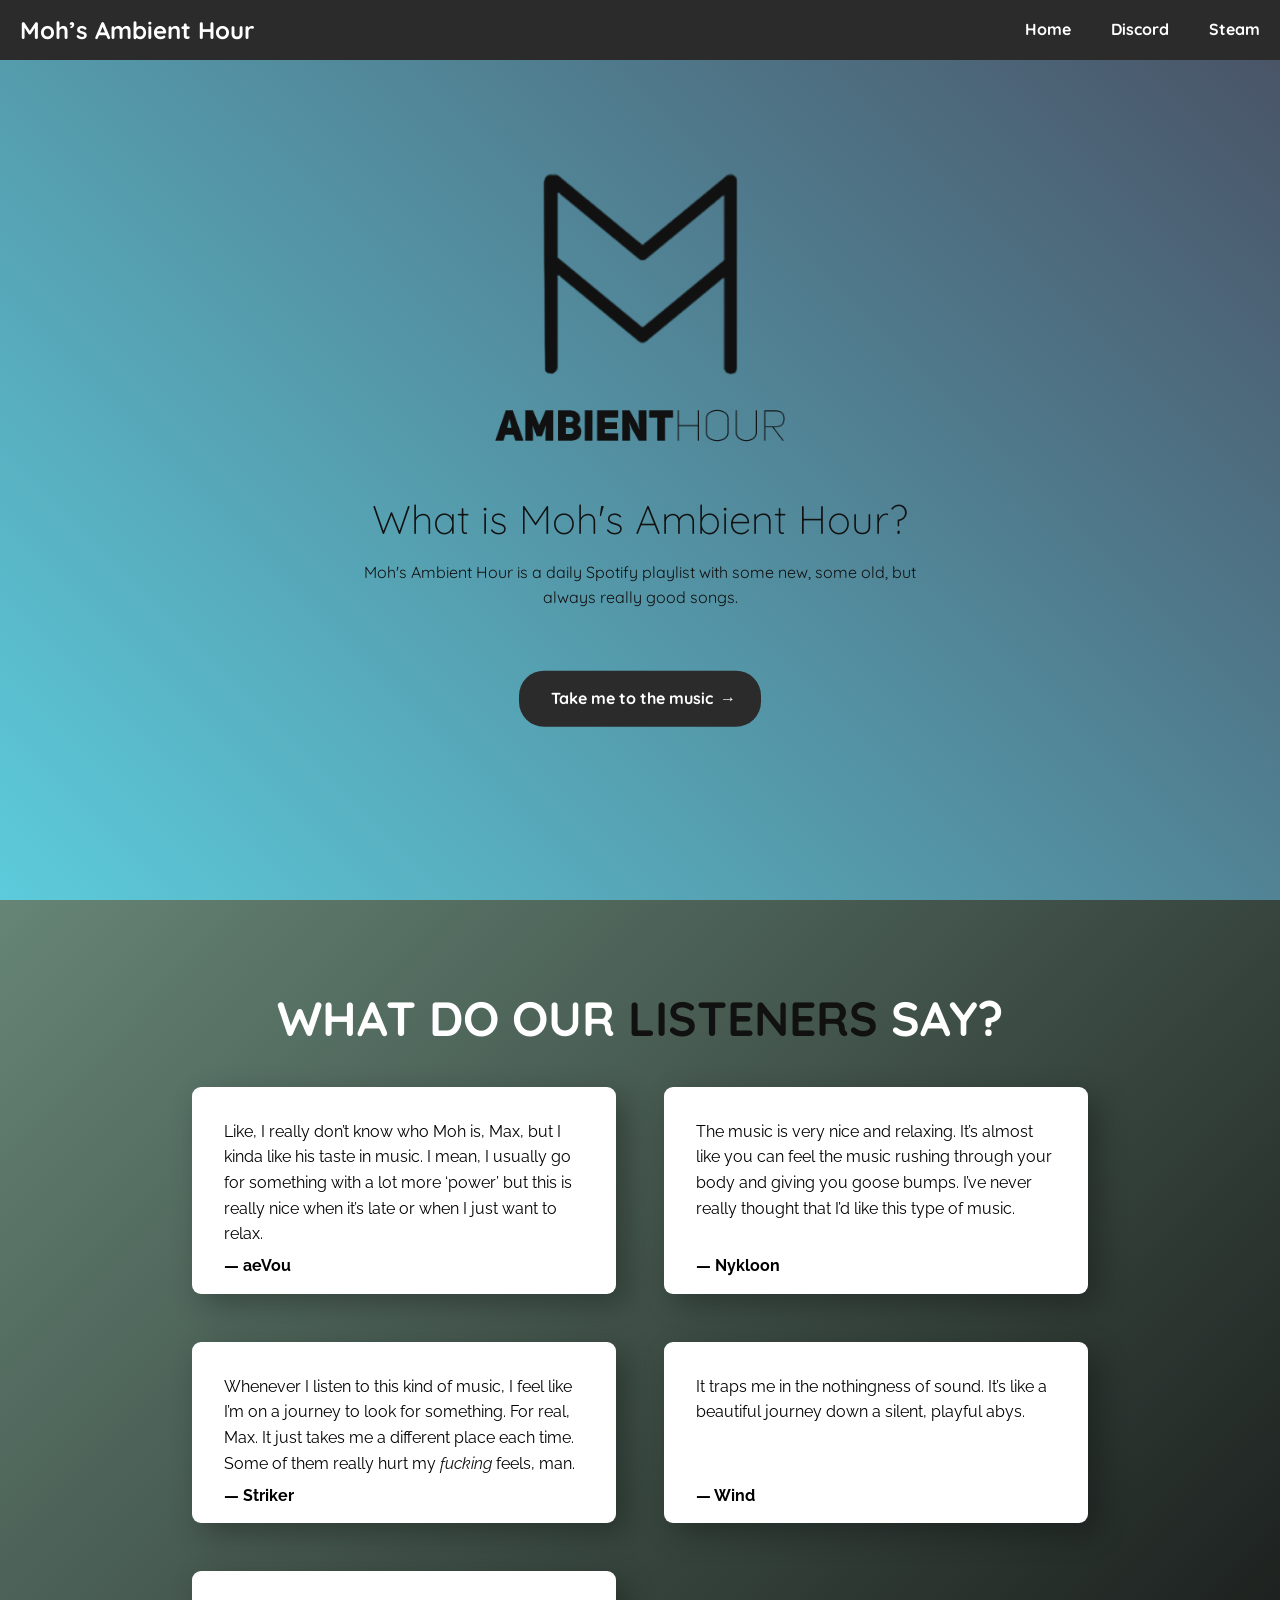
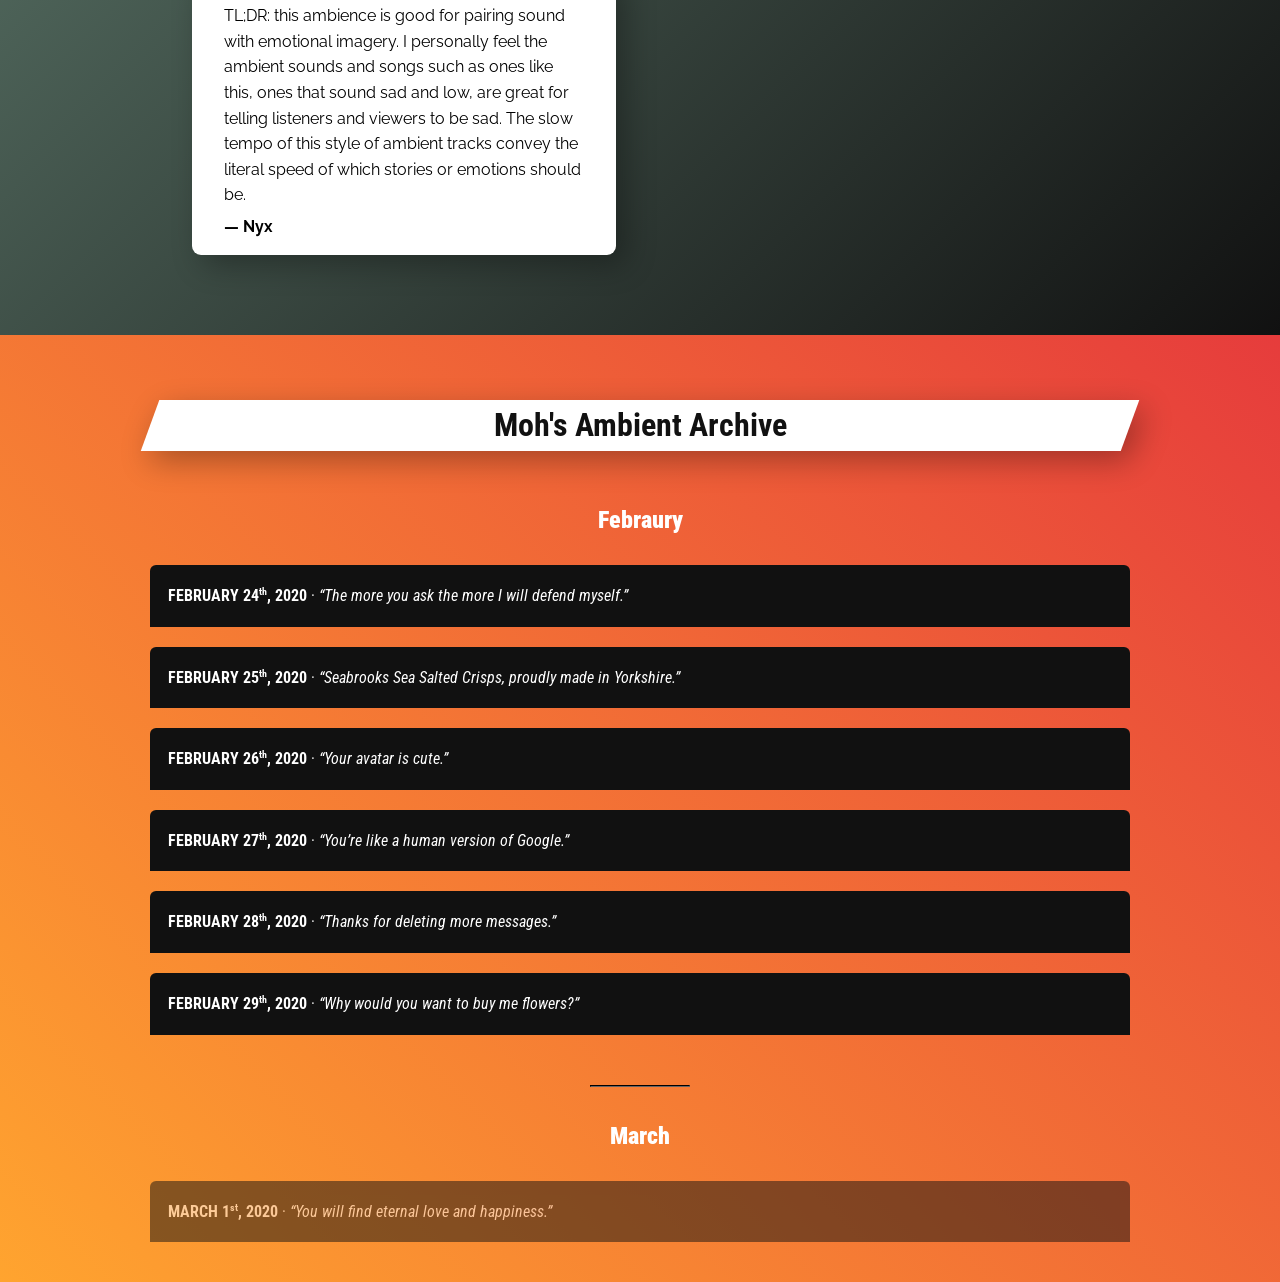
==== moh/ambient-hour/index.html @ c63dc17d "Uploaded even more files." ====
<!doctype html>
<html>
<head>
	<meta charset="utf-8">
	<meta name="keywords" content="moh, search, pawnyn, mah, ambient hour"/>
	<meta name="description" content="Moh's Ambient Hour is a daily Spotify playlist with some new, some old, but always really good songs."/>
	<meta name="subject" content="Moh's search engine">
	<meta name="copyright"content="Moh's Witnesses">
	<meta name="language" content="EN">
	<meta name="robots" content="index,follow" />
	<meta name="revised" content="February 24, 2020 2:30pm" />
	<meta name="abstract" content="">
	<meta name="topic" content="">
	<meta name="summary" content="">
	<meta name="Classification" content="Private">
	<meta name="author" content="Pawnyn">
	<meta name="designer" content="Pawnyn">
	<meta name="copyright" content="">
	<meta name="reply-to" content="">
	<meta name="owner" content="Pawnyn">
	<meta name="url" content="">
	<meta name="identifier-URL" content="">
	<meta name="directory" content="">
	<meta name="category" content="">
	<meta name="coverage" content="Worldwide">
	<meta name="distribution" content="">
	<meta name="rating" content="">
	<meta name="revisit-after" content="">
	<meta http-equiv="Expires" content="0">
	<meta http-equiv="Pragma" content="no-cache">
	<meta http-equiv="Cache-Control" content="no-cache">
	<!-- ♡ -->
	<title>Moh's Ambient Hour &centerdot; Pawnyn</title>
	<link href="../../assets/styles/mmh_index.css" rel="stylesheet" type="text/css">
	<link href="../../assets/styles/mmh_music.css" rel="stylesheet" type="text/css">
	<link href="https://fonts.googleapis.com/css?family=Quicksand:300,400,700&display=swap" rel="stylesheet">
	<link href="../../assets/images/logo/ico/mmh.png" rel="icon" type="image/png" />
</head>
	
<body>
	<section id="landing">
		<header id="landing_header">
			<div id="title">
				<h1>Moh’s Ambient Hour</h1>
			</div>
			<div id="nav">
				<a href="../../index.html" class="nav-link">Home</a>
				<a href="https://discord.gg/nECf4Ds" class="nav-link">Discord</a>
				<!-- <a href="" class="nav-link">Spotify</a> --> <!-- I actually need Moh's Spotify link -->
				<a href="https://steamcommunity.com/profiles/76561198000222751" class="nav-link">Steam</a>
			</div>
		</header>
		<div id="wrapper">
			<article id="logo">
				<img src="../../assets/images/logo/mmh/mmh_logo_bl_ambient_b.png" draggable="false" class="" alt="Moh's Magical Hour" />
			</article>

			<article id="description">
				<h1>What is <span class="mmh">Moh's Ambient Hour</span>?</h1>
				<p>Moh's Ambient Hour is a daily Spotify playlist with some new, some old, but always really good songs.</p>
			</article>

			<article id="links">
				<a href="javascript:void(0)" onclick="document.getElementById('lib').scrollIntoView();" class="btn-link"><span>Take me to the music</span></a>
			</article>
		</div>
		<!-- <span class="seperator"></span> -->
	</section>

	<section id="users">
		<h1 class="quotes_headline">What do our <span class="mmh">listeners</span> say?</h1>
		<div class="quotes_wrapper">
			<div class="quotes">
				<div class="card">
					<p>Like, I really don’t know who Moh is, Max, but I kinda like his taste in music. I mean, I usually go for something with a lot more ‘power’ but this is really nice when it’s late or when I just want to relax.</p>
					<span class="author">aeVou</span>
				</div>
				<div class="card">
					<p>The music is very nice and relaxing. It’s almost like you can feel the music rushing through your body and giving you goose bumps. I’ve never really thought that I’d like this type of music.</p>
					<span class="author">Nykloon</span>
				</div>
				<div class="card">
					<p>Whenever I listen to this kind of music, I feel like I’m on a journey to look for something. For real, Max. It just takes me a different place each time. Some of them really hurt my <em>fucking</em> feels, man.</p>
					<span class="author">Striker</span>
				</div>
				<div class="card">
					<p>It traps me in the nothingness of sound. It’s like a beautiful journey down a silent, playful abys.</p>
					<span class="author">Wind</span>
				</div>
				<div class="card">
					<p>TL;DR: this ambience is good for pairing sound with emotional imagery. I personally feel the ambient sounds and songs such as ones like this, ones that sound sad and low, are great for telling listeners and viewers to be sad. The slow tempo of this style of ambient tracks convey the literal speed of which stories or emotions should be.</p>
					<span class="author">Nyx</span>
				</div>
			</div>
		</div>
		<!-- <span class="seperator"></span> -->
	</section>

	<!-- //start music -->
	<section id="lib">
		<div class="d-65px-sp"></div>
		<article id="card-wrapper">
			<h1 class="archive-hl"><span class="unskew">Moh's <span class="mmh">Ambient</span> Archive</span></h1>
			<h2 class="month">Febraury</h2>
			<br />
			<button type="button" class="pw-card"><b>February 24<sup>th</sup>, 2020</b> &centerdot; <i style="font-size: 16px; text-transform: none; font-family: 'Roboto Condensed', sans-serif!important;">“The more you ask the more I will defend myself.”</i></button>
			<div class="pw-card-content">
				<iframe src="https://open.spotify.com/embed/playlist/1aZ01HtUHnjwALLJlWkvVt" width="100%" height="485" frameborder="0" allowtransparency="true" allow="encrypted-media"></iframe>
				<div class="reaction success">Moh: “Not bad, 6 of those are already in my existing playlist.”</div>
			</div>
			<span class="card-spacer"></span>
			<button type="button" class="pw-card"><b>February 25<sup>th</sup>, 2020</b> &centerdot; <i style="font-size: 16px; text-transform: none; font-family: 'Roboto Condensed', sans-serif!important;">“Seabrooks Sea Salted Crisps, proudly made in Yorkshire.”</i></button>
			<div class="pw-card-content">
				<iframe src="https://open.spotify.com/embed/playlist/1AwjHPu7X9n9Blb9HDfn4Z" width="100%" height="485" frameborder="0" allowtransparency="true" allow="encrypted-media"></iframe>
				<div class="reaction awaiting">Awaiting Moh's review.</div>
			</div>
			<span class="card-spacer"></span>
			<button type="button" class="pw-card"><b>February 26<sup>th</sup>, 2020</b> &centerdot; <i style="font-size: 16px; text-transform: none; font-family: 'Roboto Condensed', sans-serif!important;">“Your avatar is cute.”</i></button>
			<div class="pw-card-content">
				<iframe src="https://open.spotify.com/embed/playlist/2jUgsd373Lcif6xIJc0Q2B" width="100%" height="485" frameborder="0" allowtransparency="true" allow="encrypted-media"></iframe>
				<div class="reaction awaiting">Awaiting Moh's review.</div>
			</div>
			<span class="card-spacer"></span>
			<button type="button" class="pw-card"><b>February 27<sup>th</sup>, 2020</b> &centerdot; <i style="font-size: 16px; text-transform: none; font-family: 'Roboto Condensed', sans-serif!important;">“You’re like a human version of Google.”</i></button>
			<div class="pw-card-content">
				<iframe src="https://open.spotify.com/embed/playlist/2fs4CSWZUbiMRuLH07i9ti" width="100%" height="485" frameborder="0" allowtransparency="true" allow="encrypted-media"></iframe>
				<div class="reaction awaiting">Awaiting Moh's review.</div>
			</div>
			<span class="card-spacer"></span>
			<button type="button" class="pw-card"><b>February 28<sup>th</sup>, 2020</b> &centerdot; <i style="font-size: 16px; text-transform: none; font-family: 'Roboto Condensed', sans-serif!important;">“Thanks for deleting more messages.”</i></button>
			<div class="pw-card-content">
				<iframe src="https://open.spotify.com/embed/playlist/1mSUV0k2vXd40RG3KRSpC2" width="100%" height="485" frameborder="0" allowtransparency="true" allow="encrypted-media"></iframe>
				<div class="reaction awaiting">Awaiting Moh's review.</div>
			</div>
			<span class="card-spacer"></span>
			<button type="button" class="pw-card"><b>February 29<sup>th</sup>, 2020</b> &centerdot; <i style="font-size: 16px; text-transform: none; font-family: 'Roboto Condensed', sans-serif!important;">“Why would you want to buy me flowers?”</i></button>
			<div class="pw-card-content">
				<iframe src="https://open.spotify.com/embed/playlist/0X6EE9oqgKD920jctPk0Df" width="100%" height="485" frameborder="0" allowtransparency="true" allow="encrypted-media"></iframe>
				<div class="reaction awaiting">Awaiting Moh's review.</div>
			</div>
			<hr class="gap100x">
			<h2 class="month">March</h2>
			<br />
			<button type="button" class="pw-card disabled" disabled><b>March 1<sup>st</sup>, 2020</b> &centerdot; <i style="font-size: 16px; text-transform: none; font-family: 'Roboto Condensed', sans-serif!important;">“You will find eternal love and happiness.”</i></button>
			<div class="pw-card-content">
				<iframe src="https://open.spotify.com/embed/playlist/0X6EE9oqgKD920jctPk0Df" width="100%" height="485" frameborder="0" allowtransparency="true" allow="encrypted-media"></iframe>
				<div class="reaction awaiting">Awaiting Moh's review.</div>
			</div>
		</article>
	</section>
	
	<!-- <script src="../../assets/scripts/js/mmh/mmh-rspmv.js" type="text/javascript"></script> -->
	<script src="../../assets/scripts/js/mmh/mmh-cards.js" type="text/javascript"></script>
</body>
</html>
---- assets/styles/mmh_index.css ----
@import url('https://fonts.googleapis.com/css?family=Lora&display=swap');
@import url('https://fonts.googleapis.com/css?family=Raleway&display=swap');
@import url('https://fonts.googleapis.com/css?family=Roboto+Condensed:300,400,700&display=swap');

* {
	padding: 0; margin: 0;
	box-sizing: border-box;
	line-height: 1.6;
}

html {scroll-behavior: smooth;}

::-webkit-scrollbar {
  display: none;
}

::selection {
	color: #fff;
	background: #111111;
}

body {
	height: 100vh;
	width: 100%;
	background-color: #111;
	font-family: 'Quicksand', sans-serif;
}

section#landing {
	height: 100vh;
	width: 100%;
	background-image: linear-gradient(45deg, #5ccbdb, #495164);
}

header#landing_header {
	display: flex;
	height: 60px;
	background: #2b2b2b;
	box-sizing: border-box;
}

header#landing_header > #title {
	display: flex;
	align-items: center;
	height: 100%;
}

header#landing_header > #title > h1 {
	margin-left: 20px;
}

header#landing_header > #nav {
	display: flex;
	align-items: center;
	height: 100%;
	flex-grow: 1;
	justify-content: flex-end;
	box-sizing: border-box;
	color: #fff;
}

header#landing_header > #nav > .nav-link {
	display: flex;
    align-items: center;
	text-decoration: none;
	height: 100%;
	font-weight: bold;
	padding: 0 20px;
	transition: background .3s ease-out;
	color: #fff;
}

header#landing_header > #nav > .nav-link:hover {
	background: rgba(0,0,0,0.2);
	transition: background .3s ease-out;
}

/*.nav-link:last-of-type {
	margin-right: 30px;
}*/

#wrapper {
	position: absolute;
	width: 45%;
	height: auto;
	top: 50%; left: 50%;
	transform: translate(-50%, -50%);
	color: #111;
}

article#logo {margin-bottom: 45px;}
article#logo img {
	width: 290px;
	display: block;
	margin: 0 auto;
}

article#description {
	text-align: center;
	margin-bottom: 60px;
}

article#description h1 {
	font-size: 40px;
	font-weight: 300;
}

article#description p {
	margin: 9px 0;
}


.mmh {
	color: #111!important;
}

article#links {
	display: flex;
	justify-content: center;
	align-items: center;
}

article#links .btn-link {
	padding: 15px 32px;
	border-radius: 25px;
	background: #2b2b2b;
	text-decoration: none;
	position: relative;
	color: white;
	transition: background .3s ease-out;
}

article#links .btn-link:hover {background: #3b3b3b; transition: background .3s ease-out;}

article#links .btn-link span {color: #fff; font-weight: bold;}

article#links .btn-link::after {
	content: '→';
	left: 7px;
	position: relative;
	color: #fff;
	transition: left .3s ease-out;
}

article#links .btn-link:hover::after {
	content: '→';
	left: 11px;
	position: relative;
	color: #fff;
	transition: left .3s ease-out;
}

span.seperator {
	position: absolute;
	display: block;
	bottom: 0;
	width: 100%;
	height: 5px;
	background: -webkit-linear-gradient(left, #111111, #54EEE8, #111111);
	background: -o-linear-gradient(left, #111111, #54EEE8, #111111);
	background: linear-gradient(to right, #111111, #54EEE8, #111111);
}

.archive-hl {
	text-align: center;
	font-size: 32px;
	margin-bottom: 50px;
}

#users {
	width: 100%;
	min-height: 100vh;
	background: linear-gradient(-45deg, #111111, #668576);
	padding: 5em;
	position: relative;
}

.quotes_wrapper {
	margin: 0 auto;
    display: flex;
    justify-content: center;
    align-items: center;
    width: 80%;
}

.quotes_headline {
	text-align: center;
	text-transform: uppercase;
	margin-bottom: 30px;
	font-size: 3rem;
}

.quotes {
	display: grid;
	grid-gap: 3em;
	grid-template-columns: repeat(auto-fit, minmax(350px, 1fr));
}

.card {
	box-shadow: 10px 10px 30px rgba(0, 0, 0, 0.3);
	color: #000!important;
	min-height: 170px;
	padding: 2em;
	position: relative;
	border-radius: 9px;
	font-family: 'Raleway', sans-serif;
	background: #fff;
	transition: transform 150ms;
}

.breaker {
	flex-basis: 100%;
	width: 0px; 
	height: 0px; 
	overflow: hidden;
}

.card em {color: #111;}

.card:hover {
	transform: scale(1.05);
	transition: transform 150ms;
}

.card p, .author {color: #000;}
.card p {margin-bottom: 15px;}
.card .author {
	/* font-family: 'Lora', sans-serif; */
	position: absolute;
	bottom: 15px;
	font-weight: bold;
	padding-top: 15px;
}

.card .author::before {
	content: ' — ';
}

hr {
	max-width: 100px;
	margin: 20px auto;
	border-width: 1px;
	border-color: #111;
}

hr.gap2x {
	margin: 30px auto;
}

hr.gap3vx {
	margin: 10px auto 25px auto;
	max-width: 100px;
}

h2.month {
	text-transform: none;
	letter-spacing: unset;
	text-align: center;
	margin-bottom: 0;
}

section#lib {font-family: 'Roboto Condensed', sans-serif!important;}

h1.archive-hl {
	transform: skew(-20deg);
	background: #fff;
	color: #111;
	box-shadow: 10px 10px 30px rgba(0, 0, 0, 0.3);
}

h1.archive-hl span.unskew {
	display: inline-block;
	transform: skew(20deg);
}

hr.gap100x {
	margin: 50px auto 30px auto;
}

.pw-card sup {font-size: 60%; text-transform: lowercase;}

button.disabled {
	opacity: 0.5;
	cursor: not-allowed;
}
---- assets/styles/mmh_music.css ----
html, body {
	margin: 0;
	padding: 0;
	height: 100%;
	background: #111;
	box-sizing: border-box;
	color: #fff;
	font-family: 'Quicksand', sans-serif;
}

#content {
	display: block;
	width: 60%;
	margin: 0 auto;
}

#content h1.title {
	text-align: center;
	margin: 80px 0 0 0;
	font-family: 'Playfair Display', serif;
	font-weight: 400;
	color: #39cad8;
	margin-bottom: 30px;
}

.h-seperator {
	display: block;
	width: 15%;
	height: 2.3px;
	border-radius: 3px;
	background-color: #000000;
	margin: 15px auto;
}

.i-seperator {
	display: block;
	width: 100%;
	height: auto;
}

.i-seperator-c {
	background: url("../images/dev/seperator_ie.png") center center no-repeat;
	background-size: contain;
	height: 25px;
	width: 500px;
	display: block;
	margin: 50px auto;
}

.memorial {
	position: relative;
	width: 100%;
	height: 90px;
}

.memorial .memorial-text {
	display: block;
	position: absolute;
	top: 50%; left: 50%;
	transform: translate(-50%, -50%);
	font-family: 'PT Serif', serif;
	font-size: 19px;
	font-style: italic;
}

section#lib {
	min-height: 100vh;
	position: relative;
	background: linear-gradient(45deg, #ffa42f, #e63c3c);
	padding-bottom: 40px;
}

.d-65px-sp {
	width: 100%; 
	height: 65px;
}

#card-wrapper {
	margin-top: 65px;
	width: 980px;
	margin: 0 auto;
}

h2 {
	margin: 0 0 6px;
	text-transform: uppercase;
	font-weight: 900;
	letter-spacing: 3.1px;
}

.roman {font-family: 'Playfair Display', serif; font-weight: 800; font-size: 105%;}

.pw-card {
	background-color: #111;
	font-family: 'Roboto Condensed', sans-serif!important;
	color: #fff;
	cursor: pointer;
	padding: 18px;
	width: 100%;
	border: none;
	text-align: left;
	outline: none;
	font-size: 16px;
	text-transform: uppercase;
	border-top-left-radius: 6px;
	border-top-right-radius: 6px;
}

.pw-card b {font-weight: 700;}

.pw-active, .pw-card:hover {
	background-color: #2a2a2a;
}

.pw-card-content {
	padding: 18px;
	display: none;
	overflow: hidden;
	background: #2A2A2A;
	border-bottom-left-radius: 6px;
	border-bottom-right-radius: 6px;
}

.card-spacer {
	display: block;
	height: 20px;
	width: 100%;
}

.mmh-logo {
	width: 110px;
	display: block;
	margin: 50px auto 0;
}

.reaction {
	padding: 15px;
	font-style: italic;
	margin-top: 15px;
}

.awaiting {
	background-color: rgba(255,174,15,0.72);
	border: 1.2px solid rgba(255,174,15,1);
}

.success {
	background-color: rgba(0,167,5,0.72);
	border: 1.2px solid rgba(0,167,5,1);
}

.failed {
	background-color: rgba(153,0,0,0.72);
	border: 1.2px solid rgba(153,0,0,1);
}
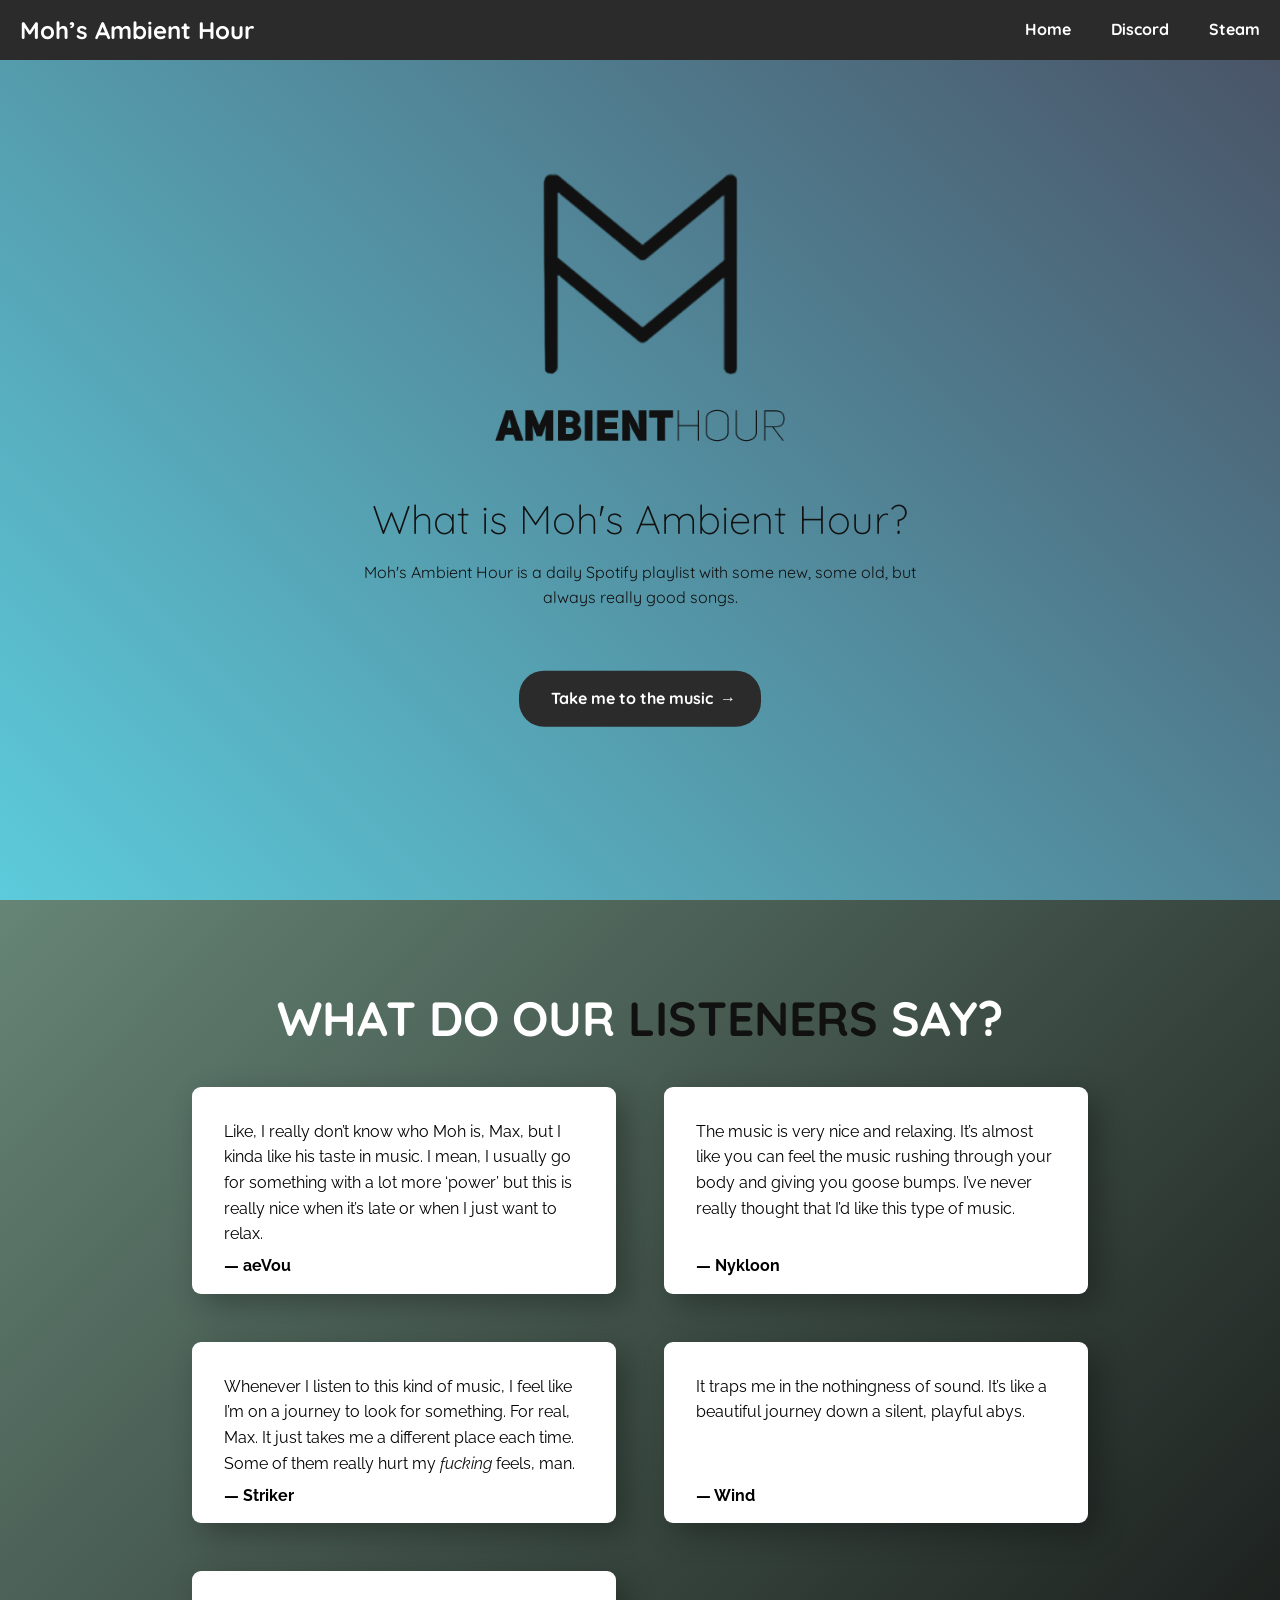
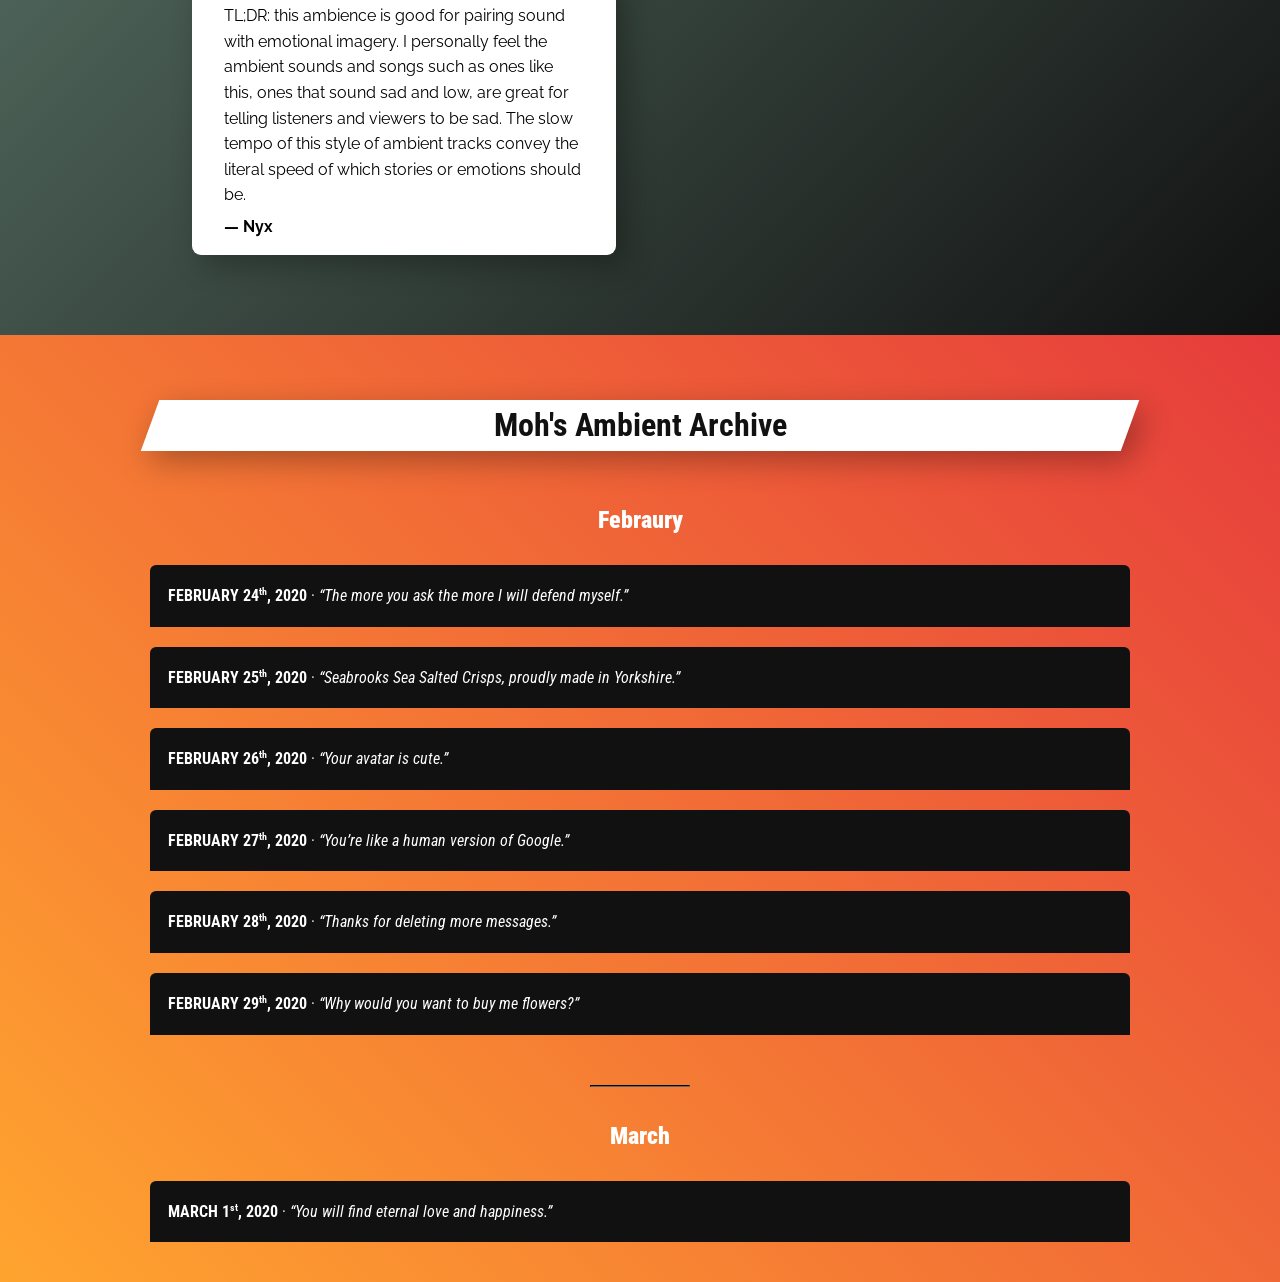
==== commit aa95185c: "Uploaded and updated files" ====
--- a/moh/ambient-hour/index.html
+++ b/moh/ambient-hour/index.html
@@ -141,9 +141,10 @@
 			<hr class="gap100x">
 			<h2 class="month">March</h2>
 			<br />
-			<button type="button" class="pw-card disabled" disabled><b>March 1<sup>st</sup>, 2020</b> &centerdot; <i style="font-size: 16px; text-transform: none; font-family: 'Roboto Condensed', sans-serif!important;">“You will find eternal love and happiness.”</i></button>
+			<button type="button" class="pw-card"><b>March 1<sup>st</sup>, 2020</b> &centerdot; <i style="font-size: 16px; text-transform: none; font-family: 'Roboto Condensed', sans-serif!important;">“You will find eternal love and happiness.”</i></button>
 			<div class="pw-card-content">
-				<iframe src="https://open.spotify.com/embed/playlist/0X6EE9oqgKD920jctPk0Df" width="100%" height="485" frameborder="0" allowtransparency="true" allow="encrypted-media"></iframe>
+				<iframe src="https://open.spotify.com/embed/playlist/19gSgO9kVTaT6dBCHaTxvK" width="100%" height="485" frameborder="0" allowtransparency="true" allow="encrypted-media"></iframe>
+				<div class="reaction info">As it is the 1<sup>st</sup> day of a new month, today’s Moh’s Ambient Hour will be double the usual play time.</div>
 				<div class="reaction awaiting">Awaiting Moh's review.</div>
 			</div>
 		</article>
--- a/assets/styles/mmh_music.css
+++ b/assets/styles/mmh_music.css
@@ -139,6 +139,10 @@
 	margin-top: 15px;
 }
 
+.reaction sup {
+	font-size: 70%;
+}
+
 .awaiting {
 	background-color: rgba(255,174,15,0.72);
 	border: 1.2px solid rgba(255,174,15,1);
@@ -152,4 +156,9 @@
 .failed {
 	background-color: rgba(153,0,0,0.72);
 	border: 1.2px solid rgba(153,0,0,1);
+}
+
+.info {
+	background-color: rgba(12,149,224,0.72);
+	border: 1.2px solid rgba(12,149,224,1.00);
 }
